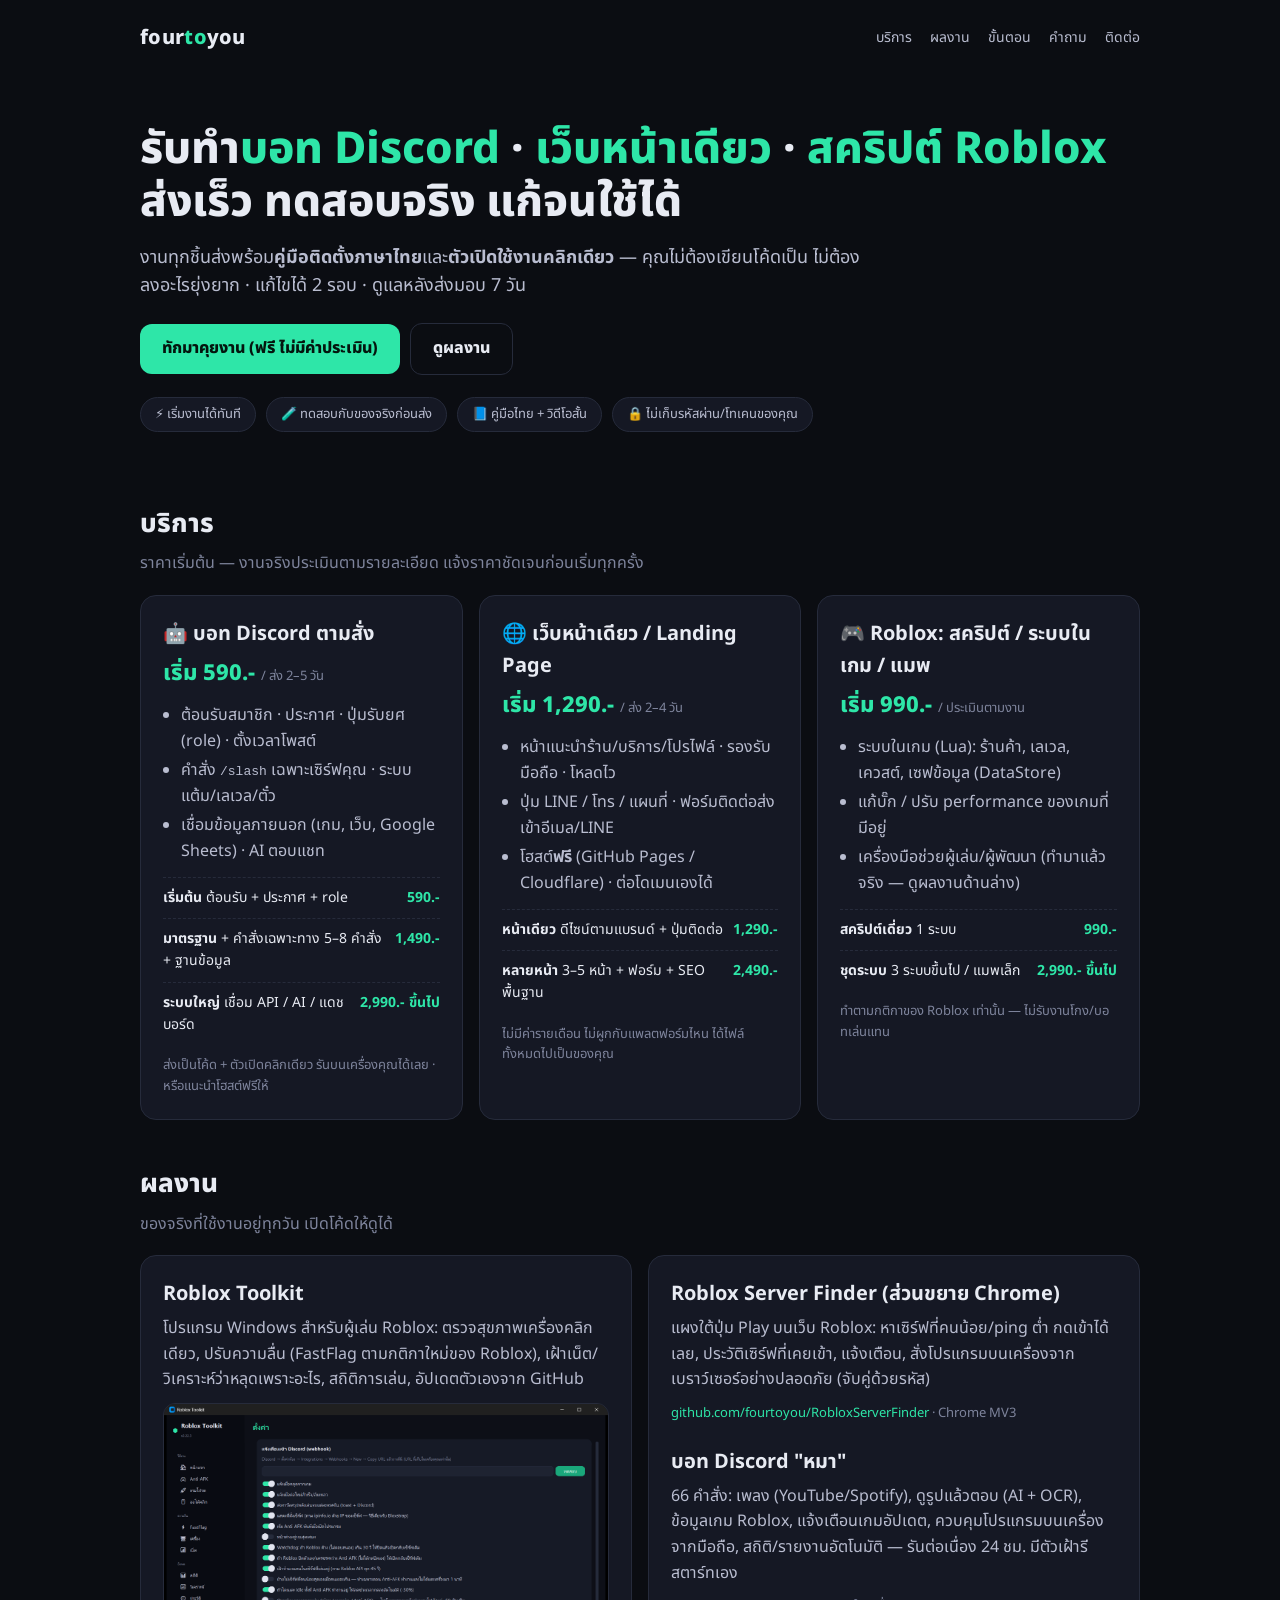
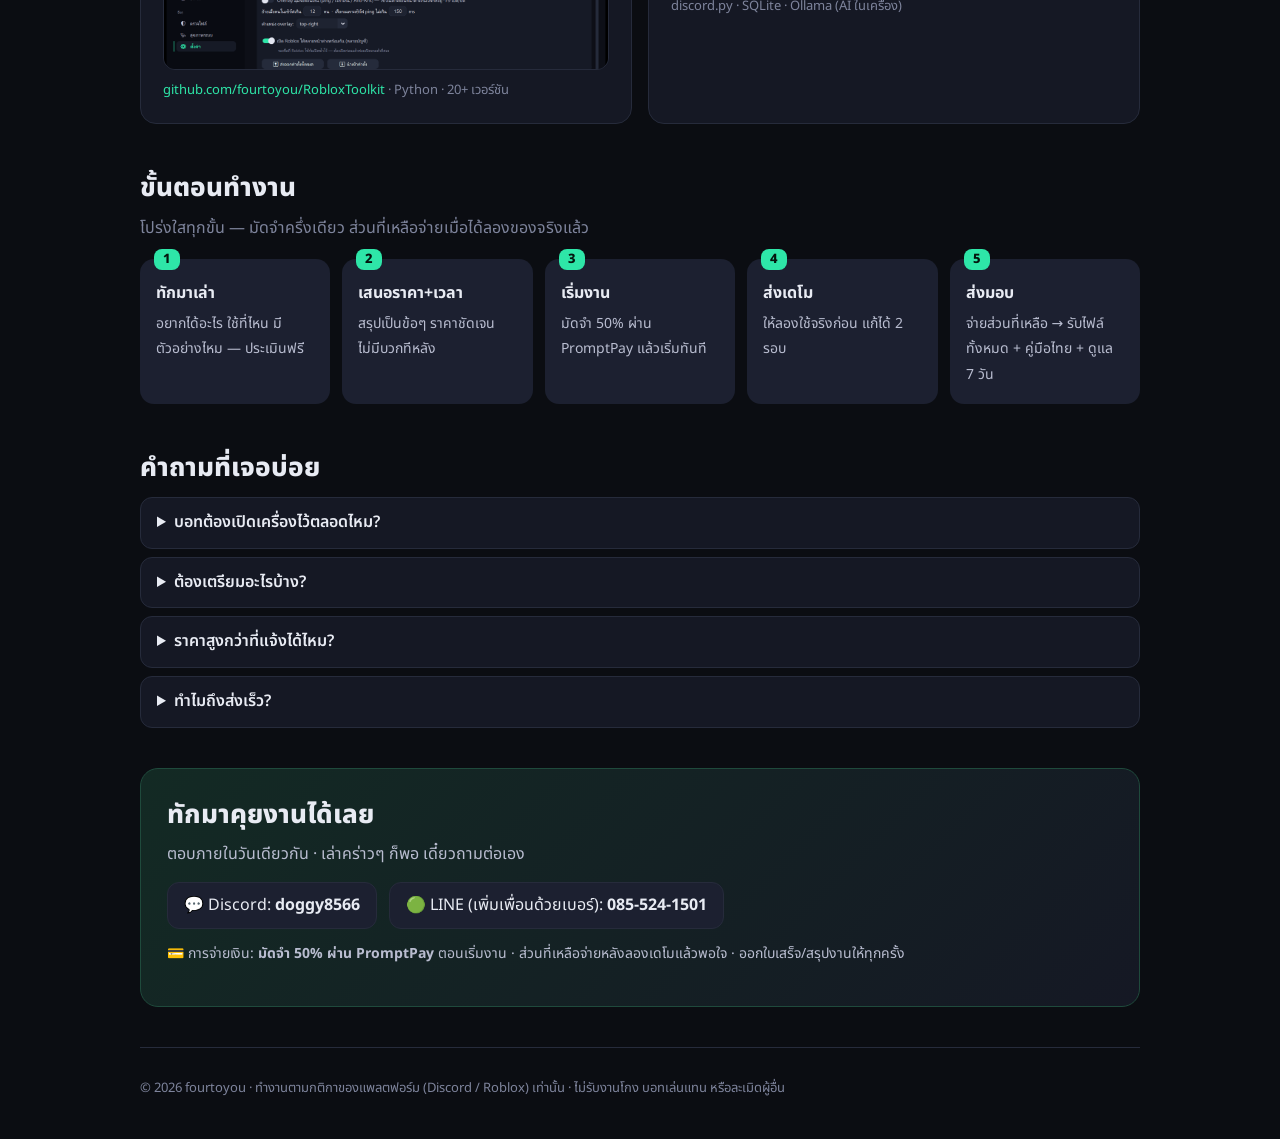
==== work/index.html @ 150b31cd "เพิ่มหน้ารับงาน /work (พอร์ตโฟลิโอ fourtoyou) — ไม่แตะหน้าเดิม Co-Authored-By: Claude Opus 5 <norepl" ====
<!doctype html>
<html lang="th">
<head>
<meta charset="utf-8">
<meta name="viewport" content="width=device-width, initial-scale=1">
<title>fourtoyou — รับทำบอท Discord · เว็บ · Roblox</title>
<meta name="description" content="รับทำบอท Discord ตามสั่ง เว็บหน้าเดียว และสคริปต์/แมพ Roblox — ส่งเร็ว ทดสอบจริง แก้จนใช้ได้ พร้อมคู่มือติดตั้ง">
<link rel="preconnect" href="https://fonts.googleapis.com">
<link href="https://fonts.googleapis.com/css2?family=Noto+Sans+Thai:wght@400;600;800&display=swap" rel="stylesheet">
<style>
  :root{--bg:#0b0d12;--card:#151824;--card2:#1c2030;--line:#262b3b;--acc:#2ee6a8;--acc2:#1aa87b;--txt:#e8ebf3;--txt2:#b9bdd0;--dim:#7e849c;--warn:#ffc857;--bad:#ff5d7a}
  *{box-sizing:border-box}
  body{margin:0;background:var(--bg);color:var(--txt);font-family:"Noto Sans Thai",system-ui,Segoe UI,sans-serif;line-height:1.6}
  a{color:var(--acc);text-decoration:none}
  .wrap{max-width:1040px;margin:0 auto;padding:0 20px}
  header{padding:22px 0;display:flex;align-items:center;justify-content:space-between;gap:12px;flex-wrap:wrap}
  .logo{font-weight:800;font-size:20px;letter-spacing:.3px}
  .logo span{color:var(--acc)}
  nav a{color:var(--txt2);margin-left:18px;font-size:14px}
  .hero{padding:48px 0 28px}
  .hero h1{font-size:clamp(28px,5vw,44px);line-height:1.2;margin:0 0 14px;font-weight:800}
  .hero h1 em{color:var(--acc);font-style:normal}
  .hero p{color:var(--txt2);font-size:18px;max-width:720px;margin:0 0 22px}
  .btn{display:inline-block;background:var(--acc);color:#04150e;font-weight:800;padding:12px 22px;border-radius:12px}
  .btn.ghost{background:transparent;color:var(--txt);border:1px solid var(--line);margin-left:10px}
  .badges{display:flex;gap:10px;flex-wrap:wrap;margin-top:22px}
  .badge{background:var(--card);border:1px solid var(--line);border-radius:999px;padding:6px 14px;font-size:13px;color:var(--txt2)}
  h2{font-size:26px;margin:44px 0 6px;font-weight:800}
  .sub{color:var(--dim);margin:0 0 18px}
  .grid{display:grid;grid-template-columns:repeat(auto-fit,minmax(280px,1fr));gap:16px}
  .card{background:var(--card);border:1px solid var(--line);border-radius:16px;padding:22px}
  .card h3{margin:0 0 6px;font-size:20px}
  .card .from{color:var(--acc);font-weight:800;font-size:22px}
  .card .from small{color:var(--dim);font-weight:400;font-size:13px}
  .card ul{padding-left:18px;margin:12px 0;color:var(--txt2)}
  .card li{margin:4px 0}
  .tier{display:flex;justify-content:space-between;gap:10px;border-top:1px dashed var(--line);padding:9px 0;font-size:14px}
  .tier b{color:var(--txt)}
  .tier .p{color:var(--acc);white-space:nowrap;font-weight:700}
  .meta{color:var(--dim);font-size:13px;margin-top:10px}
  .work img{width:100%;border-radius:12px;border:1px solid var(--line);display:block;margin-top:10px}
  .steps{display:grid;grid-template-columns:repeat(auto-fit,minmax(160px,1fr));gap:12px;counter-reset:s}
  .step{background:var(--card2);border-radius:14px;padding:16px;position:relative}
  .step::before{counter-increment:s;content:counter(s);position:absolute;top:-10px;left:14px;background:var(--acc);color:#04150e;font-weight:800;border-radius:8px;padding:0 9px;font-size:13px}
  .step b{display:block;margin:6px 0 4px}
  .step span{color:var(--txt2);font-size:14px}
  details{background:var(--card);border:1px solid var(--line);border-radius:12px;padding:12px 16px;margin:8px 0}
  summary{cursor:pointer;font-weight:600}
  details p{color:var(--txt2);margin:8px 0 0}
  .contact{background:linear-gradient(135deg,#132a24,#151824);border:1px solid #1f4a3c;border-radius:18px;padding:26px;margin:40px 0}
  .contact .row{display:flex;gap:12px;flex-wrap:wrap;margin-top:14px}
  .contact .row a{background:var(--card2);border:1px solid var(--line);border-radius:12px;padding:10px 16px;color:var(--txt)}
  .note{color:var(--warn);font-size:13px}
  footer{color:var(--dim);font-size:13px;padding:30px 0 40px;border-top:1px solid var(--line);margin-top:30px}
</style>
</head>
<body>
<div class="wrap">
  <header>
    <div class="logo">four<span>to</span>you</div>
    <nav><a href="#services">บริการ</a><a href="#work">ผลงาน</a><a href="#how">ขั้นตอน</a><a href="#faq">คำถาม</a><a href="#contact">ติดต่อ</a></nav>
  </header>

  <section class="hero">
    <h1>รับทำ<em>บอท Discord</em> · <em>เว็บหน้าเดียว</em> · <em>สคริปต์ Roblox</em><br>ส่งเร็ว ทดสอบจริง แก้จนใช้ได้</h1>
    <p>งานทุกชิ้นส่งพร้อม<b>คู่มือติดตั้งภาษาไทย</b>และ<b>ตัวเปิดใช้งานคลิกเดียว</b> — คุณไม่ต้องเขียนโค้ดเป็น ไม่ต้องลงอะไรยุ่งยาก · แก้ไขได้ 2 รอบ · ดูแลหลังส่งมอบ 7 วัน</p>
    <a class="btn" href="#contact">ทักมาคุยงาน (ฟรี ไม่มีค่าประเมิน)</a><a class="btn ghost" href="#work">ดูผลงาน</a>
    <div class="badges"><span class="badge">⚡ เริ่มงานได้ทันที</span><span class="badge">🧪 ทดสอบกับของจริงก่อนส่ง</span><span class="badge">📘 คู่มือไทย + วิดีโอสั้น</span><span class="badge">🔒 ไม่เก็บรหัสผ่าน/โทเคนของคุณ</span></div>
  </section>

  <h2 id="services">บริการ</h2>
  <p class="sub">ราคาเริ่มต้น — งานจริงประเมินตามรายละเอียด แจ้งราคาชัดเจนก่อนเริ่มทุกครั้ง</p>
  <div class="grid">
    <div class="card">
      <h3>🤖 บอท Discord ตามสั่ง</h3>
      <div class="from">เริ่ม 590.- <small>/ ส่ง 2–5 วัน</small></div>
      <ul>
        <li>ต้อนรับสมาชิก · ประกาศ · ปุ่มรับยศ (role) · ตั้งเวลาโพสต์</li>
        <li>คำสั่ง <code>/slash</code> เฉพาะเซิร์ฟคุณ · ระบบแต้ม/เลเวล/ตั๋ว</li>
        <li>เชื่อมข้อมูลภายนอก (เกม, เว็บ, Google Sheets) · AI ตอบแชท</li>
      </ul>
      <div class="tier"><span><b>เริ่มต้น</b> ต้อนรับ + ประกาศ + role</span><span class="p">590.-</span></div>
      <div class="tier"><span><b>มาตรฐาน</b> + คำสั่งเฉพาะทาง 5–8 คำสั่ง + ฐานข้อมูล</span><span class="p">1,490.-</span></div>
      <div class="tier"><span><b>ระบบใหญ่</b> เชื่อม API / AI / แดชบอร์ด</span><span class="p">2,990.- ขึ้นไป</span></div>
      <div class="meta">ส่งเป็นโค้ด + ตัวเปิดคลิกเดียว รันบนเครื่องคุณได้เลย · หรือแนะนำโฮสต์ฟรีให้</div>
    </div>
    <div class="card">
      <h3>🌐 เว็บหน้าเดียว / Landing Page</h3>
      <div class="from">เริ่ม 1,290.- <small>/ ส่ง 2–4 วัน</small></div>
      <ul>
        <li>หน้าแนะนำร้าน/บริการ/โปรไฟล์ · รองรับมือถือ · โหลดไว</li>
        <li>ปุ่ม LINE / โทร / แผนที่ · ฟอร์มติดต่อส่งเข้าอีเมล/LINE</li>
        <li>โฮสต์<b>ฟรี</b> (GitHub Pages / Cloudflare) · ต่อโดเมนเองได้</li>
      </ul>
      <div class="tier"><span><b>หน้าเดียว</b> ดีไซน์ตามแบรนด์ + ปุ่มติดต่อ</span><span class="p">1,290.-</span></div>
      <div class="tier"><span><b>หลายหน้า</b> 3–5 หน้า + ฟอร์ม + SEO พื้นฐาน</span><span class="p">2,490.-</span></div>
      <div class="meta">ไม่มีค่ารายเดือน ไม่ผูกกับแพลตฟอร์มไหน ได้ไฟล์ทั้งหมดไปเป็นของคุณ</div>
    </div>
    <div class="card">
      <h3>🎮 Roblox: สคริปต์ / ระบบในเกม / แมพ</h3>
      <div class="from">เริ่ม 990.- <small>/ ประเมินตามงาน</small></div>
      <ul>
        <li>ระบบในเกม (Lua): ร้านค้า, เลเวล, เควสต์, เซฟข้อมูล (DataStore)</li>
        <li>แก้บั๊ก / ปรับ performance ของเกมที่มีอยู่</li>
        <li>เครื่องมือช่วยผู้เล่น/ผู้พัฒนา (ทำมาแล้วจริง — ดูผลงานด้านล่าง)</li>
      </ul>
      <div class="tier"><span><b>สคริปต์เดี่ยว</b> 1 ระบบ</span><span class="p">990.-</span></div>
      <div class="tier"><span><b>ชุดระบบ</b> 3 ระบบขึ้นไป / แมพเล็ก</span><span class="p">2,990.- ขึ้นไป</span></div>
      <div class="meta">ทำตามกติกาของ Roblox เท่านั้น — ไม่รับงานโกง/บอทเล่นแทน</div>
    </div>
  </div>

  <h2 id="work">ผลงาน</h2>
  <p class="sub">ของจริงที่ใช้งานอยู่ทุกวัน เปิดโค้ดให้ดูได้</p>
  <div class="grid">
    <div class="card work">
      <h3>Roblox Toolkit</h3>
      <p style="color:var(--txt2);margin:0">โปรแกรม Windows สำหรับผู้เล่น Roblox: ตรวจสุขภาพเครื่องคลิกเดียว, ปรับความลื่น (FastFlag ตามกติกาใหม่ของ Roblox), เฝ้าเน็ต/วิเคราะห์ว่าหลุดเพราะอะไร, สถิติการเล่น, อัปเดตตัวเองจาก GitHub</p>
      <img src="img/toolkit_1200.png" alt="หน้าจอ Roblox Toolkit" loading="lazy">
      <div class="meta"><a href="https://github.com/fourtoyou/RobloxToolkit" target="_blank" rel="noopener">github.com/fourtoyou/RobloxToolkit</a> · Python · 20+ เวอร์ชัน</div>
    </div>
    <div class="card work">
      <h3>Roblox Server Finder (ส่วนขยาย Chrome)</h3>
      <p style="color:var(--txt2);margin:0">แผงใต้ปุ่ม Play บนเว็บ Roblox: หาเซิร์ฟที่คนน้อย/ping ต่ำ กดเข้าได้เลย, ประวัติเซิร์ฟที่เคยเข้า, แจ้งเตือน, สั่งโปรแกรมบนเครื่องจากเบราว์เซอร์อย่างปลอดภัย (จับคู่ด้วยรหัส)</p>
      <div class="meta"><a href="https://github.com/fourtoyou/RobloxServerFinder" target="_blank" rel="noopener">github.com/fourtoyou/RobloxServerFinder</a> · Chrome MV3</div>
      <h3 style="margin-top:22px">บอท Discord "หมา"</h3>
      <p style="color:var(--txt2);margin:0">66 คำสั่ง: เพลง (YouTube/Spotify), ดูรูปแล้วตอบ (AI + OCR), ข้อมูลเกม Roblox, แจ้งเตือนเกมอัปเดต, ควบคุมโปรแกรมบนเครื่องจากมือถือ, สถิติ/รายงานอัตโนมัติ — รันต่อเนื่อง 24 ชม. มีตัวเฝ้ารีสตาร์ทเอง</p>
      <div class="meta">discord.py · SQLite · Ollama (AI ในเครื่อง)</div>
    </div>
  </div>

  <h2 id="how">ขั้นตอนทำงาน</h2>
  <p class="sub">โปร่งใสทุกขั้น — มัดจำครึ่งเดียว ส่วนที่เหลือจ่ายเมื่อได้ลองของจริงแล้ว</p>
  <div class="steps">
    <div class="step"><b>ทักมาเล่า</b><span>อยากได้อะไร ใช้ที่ไหน มีตัวอย่างไหม — ประเมินฟรี</span></div>
    <div class="step"><b>เสนอราคา+เวลา</b><span>สรุปเป็นข้อๆ ราคาชัดเจน ไม่มีบวกทีหลัง</span></div>
    <div class="step"><b>เริ่มงาน</b><span>มัดจำ 50% ผ่าน PromptPay แล้วเริ่มทันที</span></div>
    <div class="step"><b>ส่งเดโม</b><span>ให้ลองใช้จริงก่อน แก้ได้ 2 รอบ</span></div>
    <div class="step"><b>ส่งมอบ</b><span>จ่ายส่วนที่เหลือ → รับไฟล์ทั้งหมด + คู่มือไทย + ดูแล 7 วัน</span></div>
  </div>

  <h2 id="faq">คำถามที่เจอบ่อย</h2>
  <details><summary>บอทต้องเปิดเครื่องไว้ตลอดไหม?</summary><p>บอทต้องมีที่รัน 24 ชม. ถ้าคุณมีคอม/โน้ตบุ๊กที่เปิดทิ้งไว้ก็ใช้ได้เลย (ส่งตัวเปิดคลิกเดียว + ตัวเฝ้ารีสตาร์ทให้) หรือแนะนำโฮสต์ฟรี/ราคาถูก พร้อมช่วยติดตั้งให้ครั้งแรก</p></details>
  <details><summary>ต้องเตรียมอะไรบ้าง?</summary><p>บอท Discord: สิทธิ์แอดมินในเซิร์ฟคุณ · เว็บ: ข้อความ/รูป/โลโก้ที่อยากใส่ · Roblox: สิทธิ์แก้เกมใน Studio — <b>ไม่ต้องให้รหัสผ่านใดๆ</b> โทเคนบอทคุณสร้างเองตามคู่มือ ผมไม่เก็บ</p></details>
  <details><summary>ราคาสูงกว่าที่แจ้งได้ไหม?</summary><p>ราคาในหน้านี้คือราคาเริ่มต้นของขอบเขตที่ระบุ ถ้างานซับซ้อนกว่านั้นจะแจ้งราคาเต็มก่อนเริ่ม ตกลงแล้วไม่บวกเพิ่ม</p></details>
  <details><summary>ทำไมถึงส่งเร็ว?</summary><p>มีชุดเครื่องมือและโค้ดพื้นฐานที่ทดสอบมาแล้ว (ดูผลงาน) ทำให้ใช้เวลากับส่วนที่เป็นของคุณจริงๆ ไม่ต้องเริ่มจากศูนย์ทุกครั้ง</p></details>

  <section class="contact" id="contact">
    <h2 style="margin:0 0 6px">ทักมาคุยงานได้เลย</h2>
    <p style="color:var(--txt2);margin:0">ตอบภายในวันเดียวกัน · เล่าคร่าวๆ ก็พอ เดี๋ยวถามต่อเอง</p>
    <div class="row">
      <a href="https://discord.com/users/526718014817828864" target="_blank" rel="noopener" id="c-discord">💬 Discord: <b>doggy8566</b></a>
      <a href="#" id="c-line" onclick="navigator.clipboard&&navigator.clipboard.writeText('0855241501');this.querySelector('b').textContent='คัดลอกเบอร์แล้ว ✓';return false;">🟢 LINE (เพิ่มเพื่อนด้วยเบอร์): <b>085-524-1501</b></a>
    </div>
    <p style="color:var(--txt2);font-size:14px;margin-top:14px">💳 การจ่ายเงิน: <b>มัดจำ 50% ผ่าน PromptPay</b> ตอนเริ่มงาน · ส่วนที่เหลือจ่ายหลังลองเดโมแล้วพอใจ · ออกใบเสร็จ/สรุปงานให้ทุกครั้ง</p>
  </section>

  <footer>© 2026 fourtoyou · ทำงานตามกติกาของแพลตฟอร์ม (Discord / Roblox) เท่านั้น · ไม่รับงานโกง บอทเล่นแทน หรือละเมิดผู้อื่น</footer>
</div>
</body>
</html>
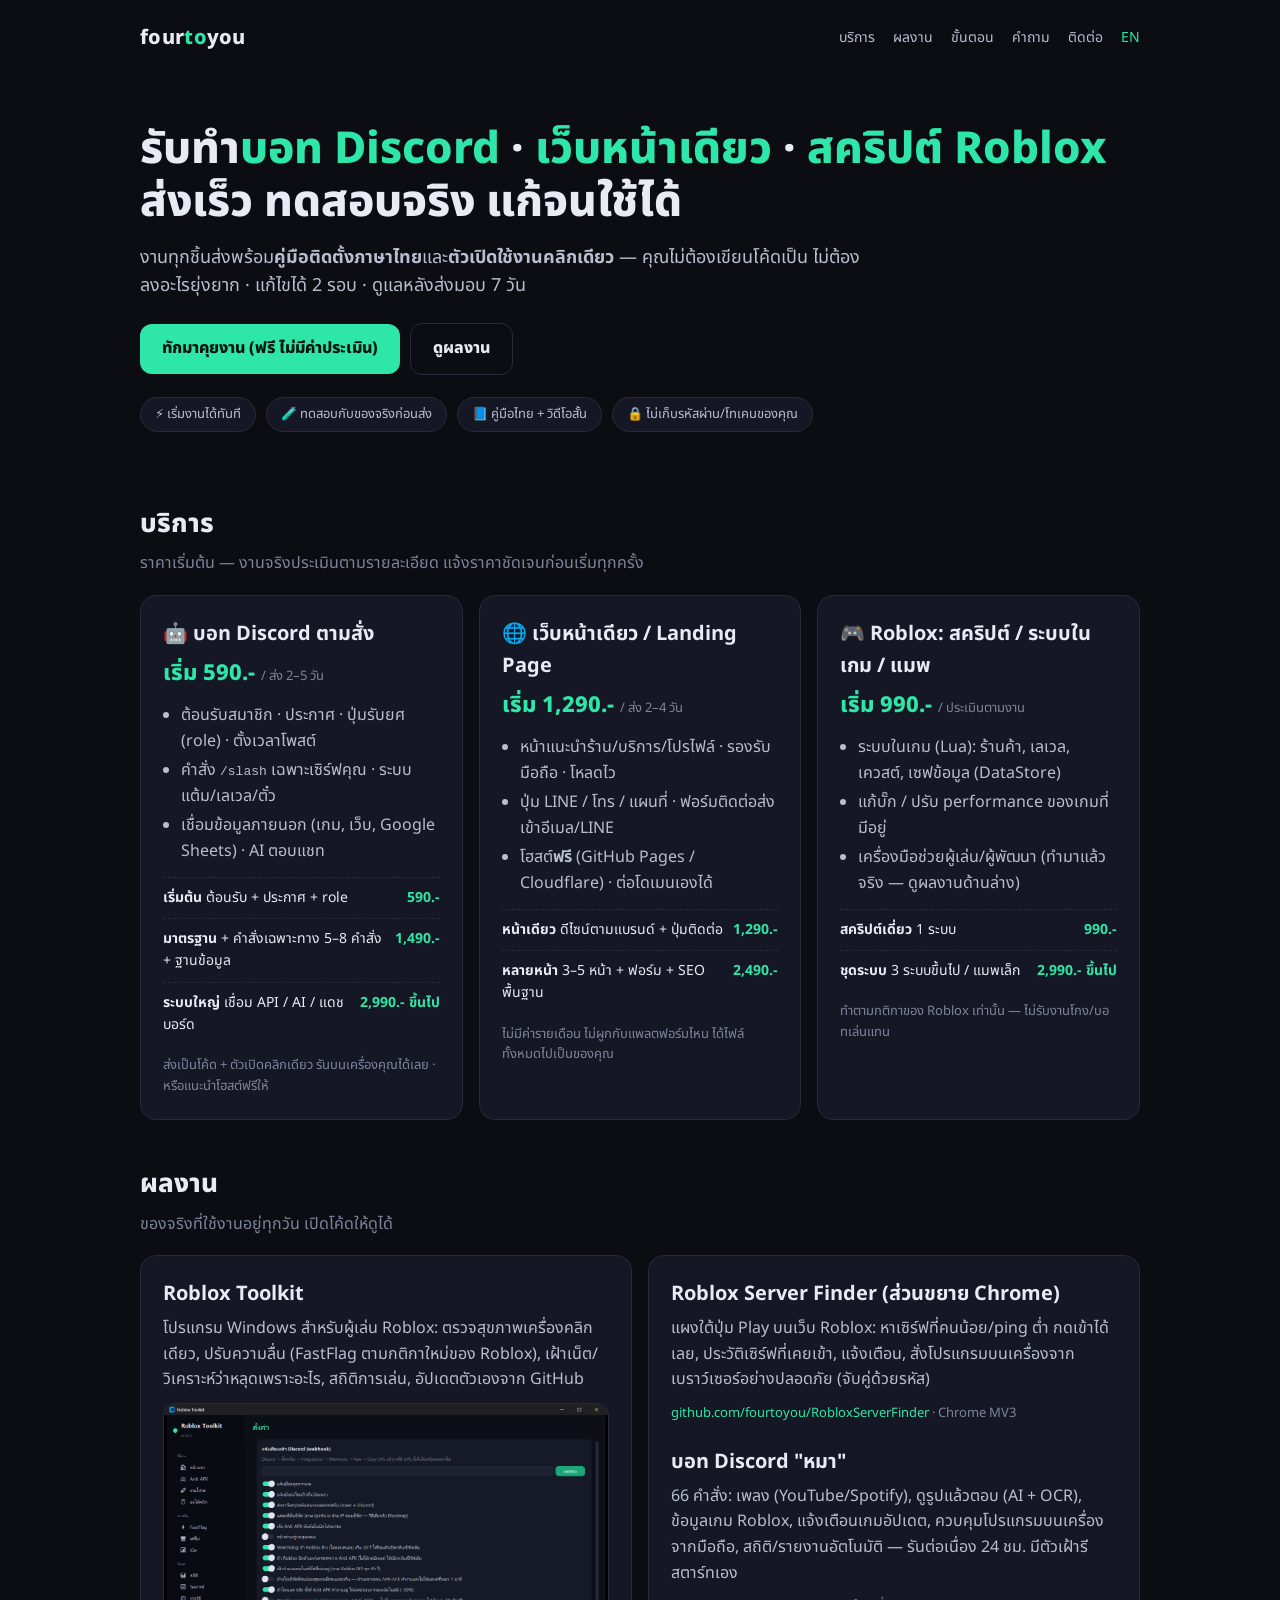
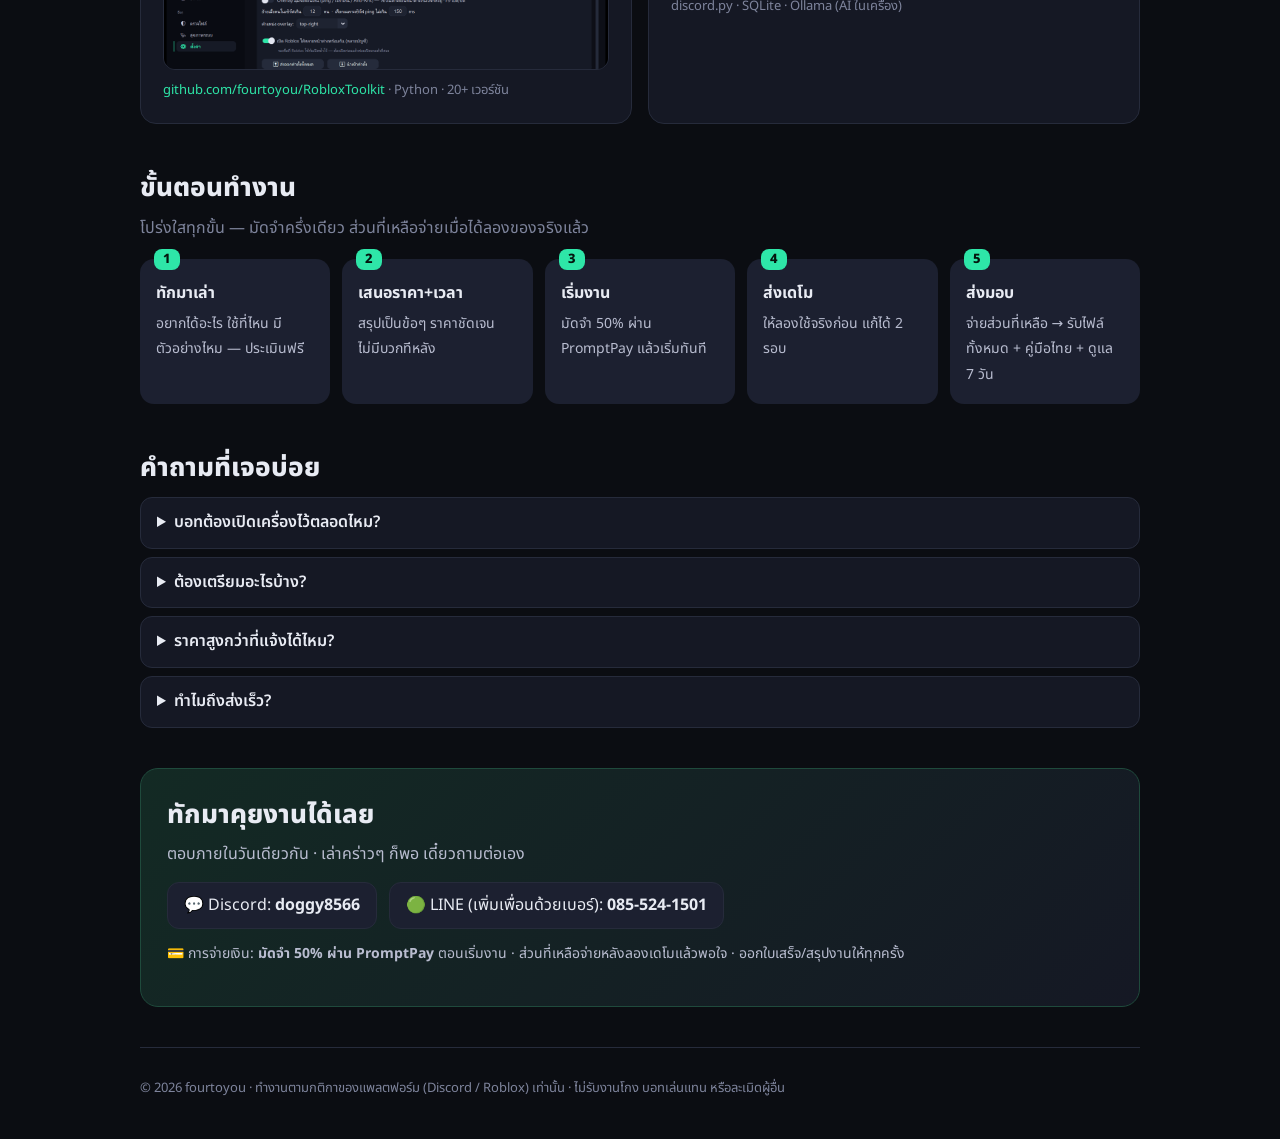
==== commit 29991012: "หน้ารับงานภาษาอังกฤษ /work/en (ราคา USD · รับเงินผ่าน Wise/Payoneer) + ปุ่มสลับภาษา Co-Authored-By: " ====
--- a/work/index.html
+++ b/work/index.html
@@ -58,7 +58,7 @@
 <div class="wrap">
   <header>
     <div class="logo">four<span>to</span>you</div>
-    <nav><a href="#services">บริการ</a><a href="#work">ผลงาน</a><a href="#how">ขั้นตอน</a><a href="#faq">คำถาม</a><a href="#contact">ติดต่อ</a></nav>
+    <nav><a href="#services">บริการ</a><a href="#work">ผลงาน</a><a href="#how">ขั้นตอน</a><a href="#faq">คำถาม</a><a href="#contact">ติดต่อ</a><a href="en/" style="color:var(--acc)">EN</a></nav>
   </header>
 
   <section class="hero">
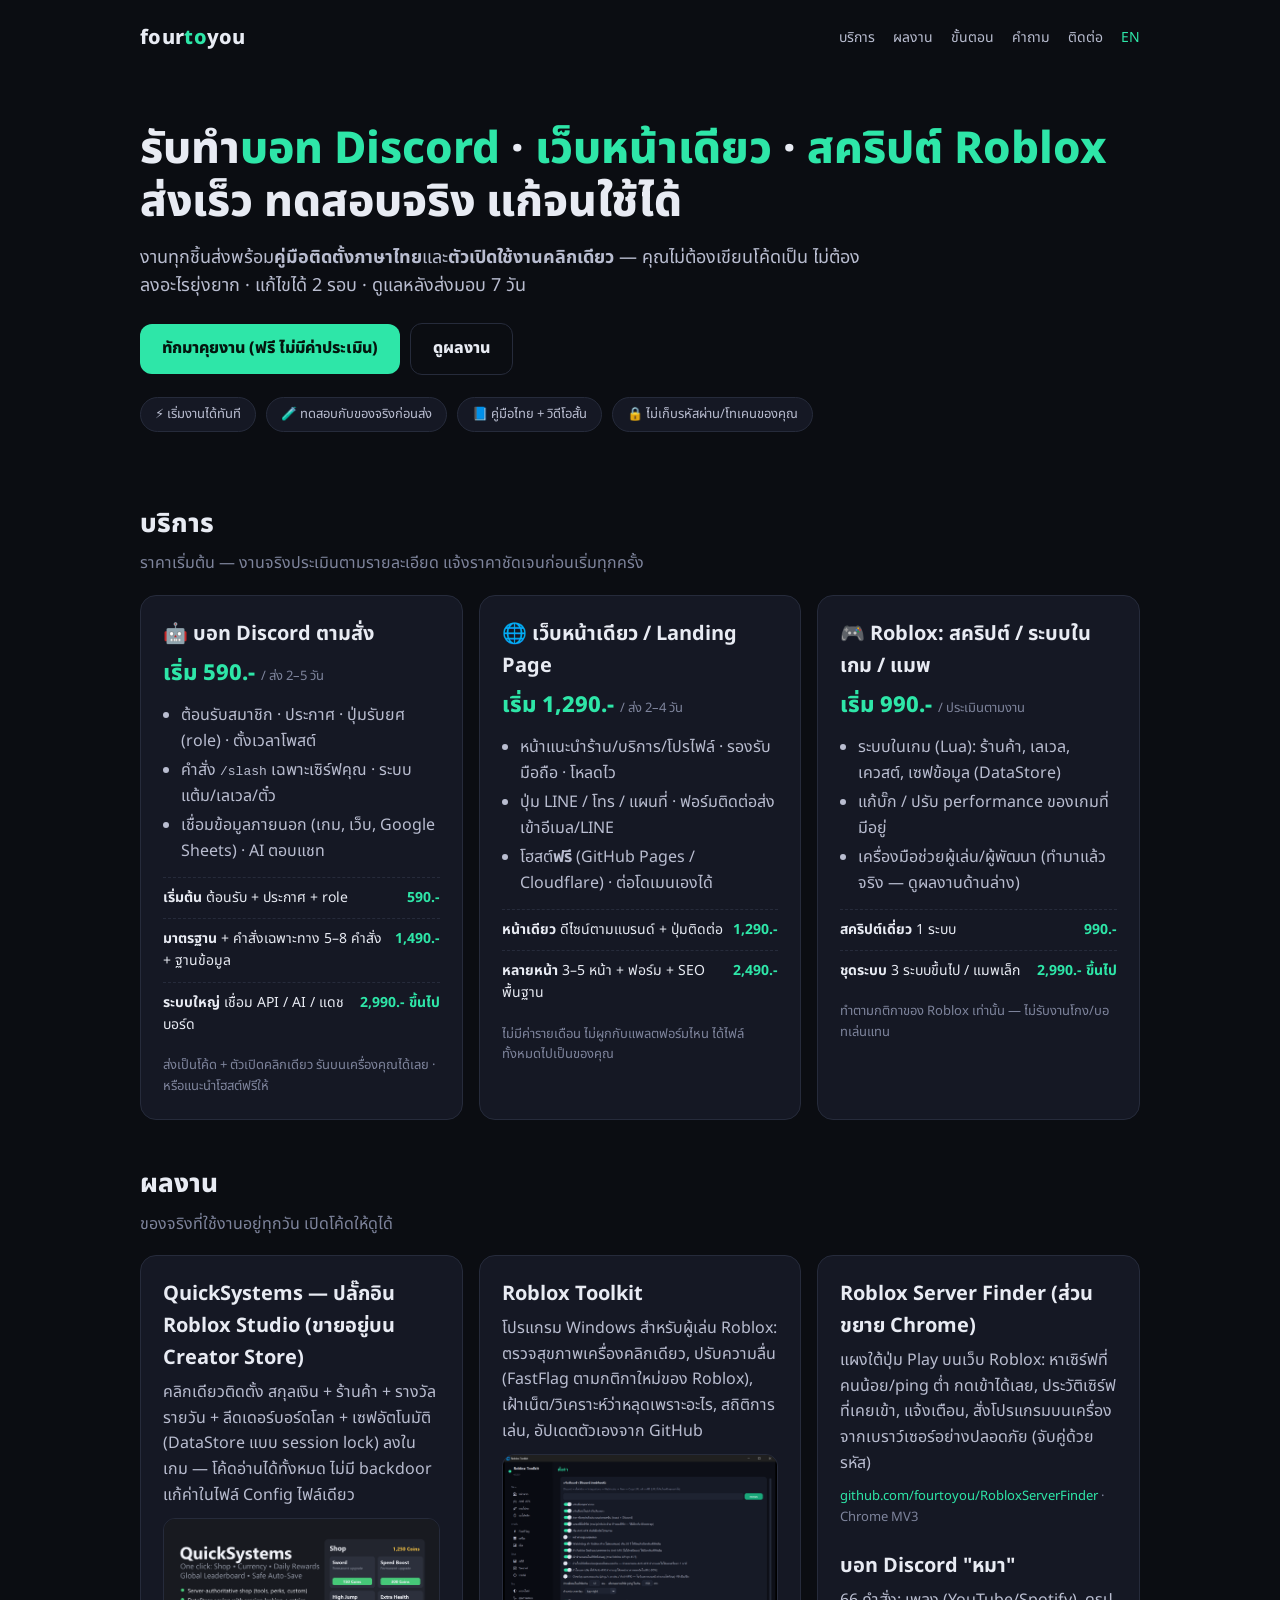
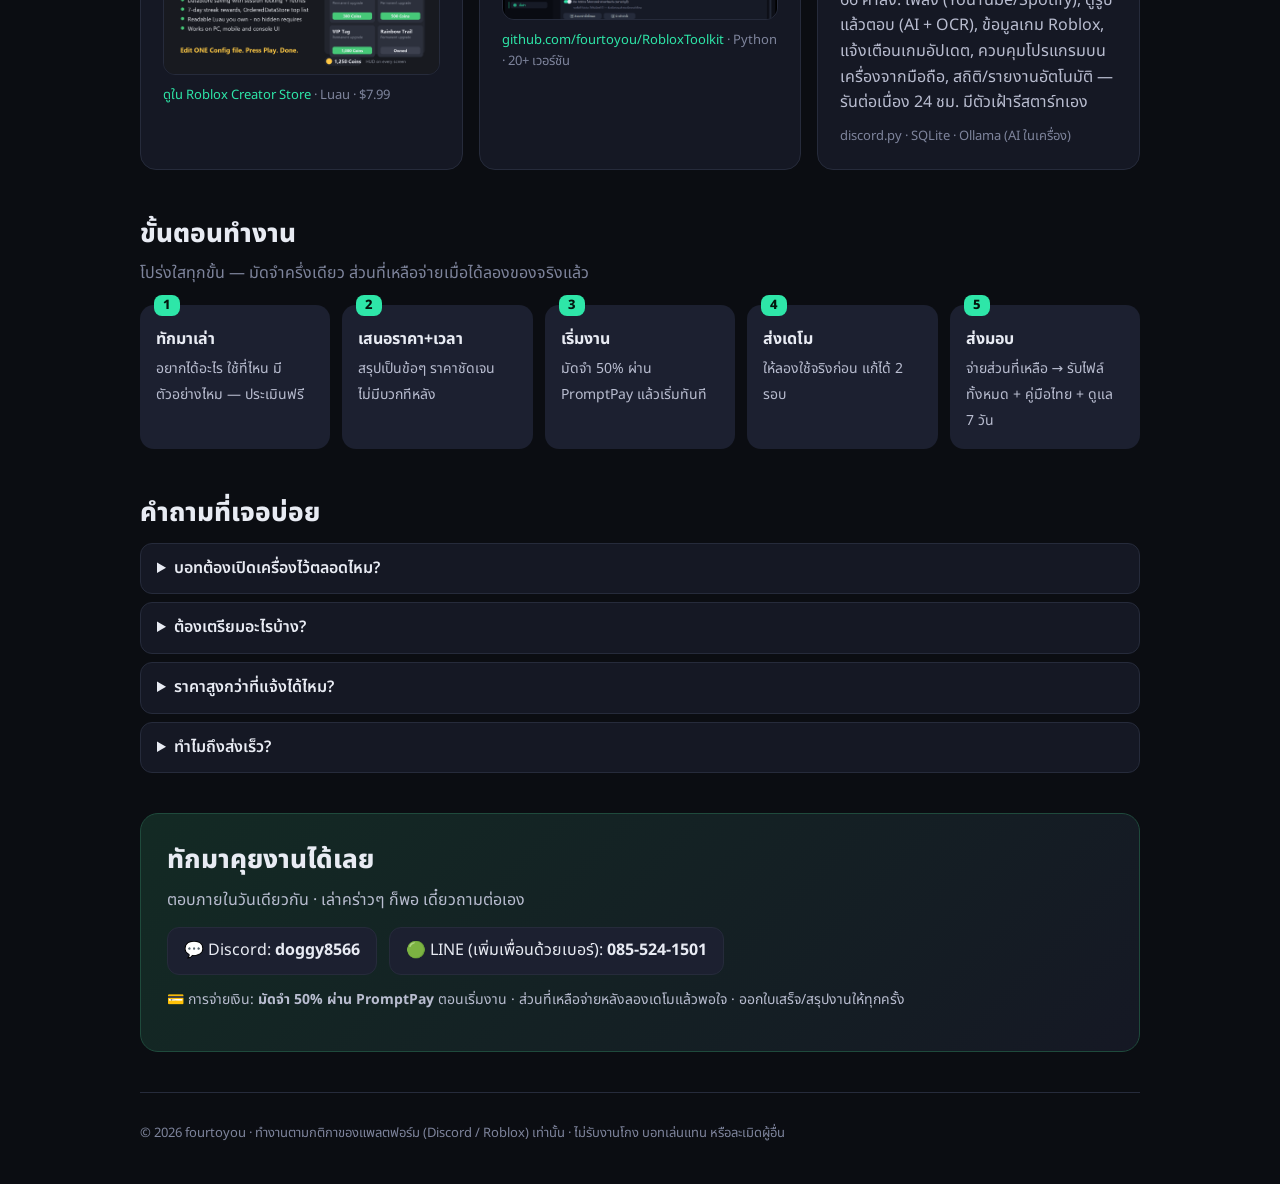
==== commit 703451e7: "เพิ่ม QuickSystems (ปลั๊กอิน Creator Store) ในหน้าผลงาน TH/EN Co-Authored-By: Claude Opus 5 <noreply" ====
--- a/work/index.html
+++ b/work/index.html
@@ -114,6 +114,12 @@
   <p class="sub">ของจริงที่ใช้งานอยู่ทุกวัน เปิดโค้ดให้ดูได้</p>
   <div class="grid">
     <div class="card work">
+      <h3>QuickSystems — ปลั๊กอิน Roblox Studio (ขายอยู่บน Creator Store)</h3>
+      <p style="color:var(--txt2);margin:0">คลิกเดียวติดตั้ง สกุลเงิน + ร้านค้า + รางวัลรายวัน + ลีดเดอร์บอร์ดโลก + เซฟอัตโนมัติ (DataStore แบบ session lock) ลงในเกม — โค้ดอ่านได้ทั้งหมด ไม่มี backdoor แก้ค่าในไฟล์ Config ไฟล์เดียว</p>
+      <img src="img/quicksystems_1200.png" alt="QuickSystems plugin" loading="lazy">
+      <div class="meta"><a href="https://create.roblox.com/store/asset/74734945358819" target="_blank" rel="noopener">ดูใน Roblox Creator Store</a> · Luau · $7.99</div>
+    </div>
+    <div class="card work">
       <h3>Roblox Toolkit</h3>
       <p style="color:var(--txt2);margin:0">โปรแกรม Windows สำหรับผู้เล่น Roblox: ตรวจสุขภาพเครื่องคลิกเดียว, ปรับความลื่น (FastFlag ตามกติกาใหม่ของ Roblox), เฝ้าเน็ต/วิเคราะห์ว่าหลุดเพราะอะไร, สถิติการเล่น, อัปเดตตัวเองจาก GitHub</p>
       <img src="img/toolkit_1200.png" alt="หน้าจอ Roblox Toolkit" loading="lazy">
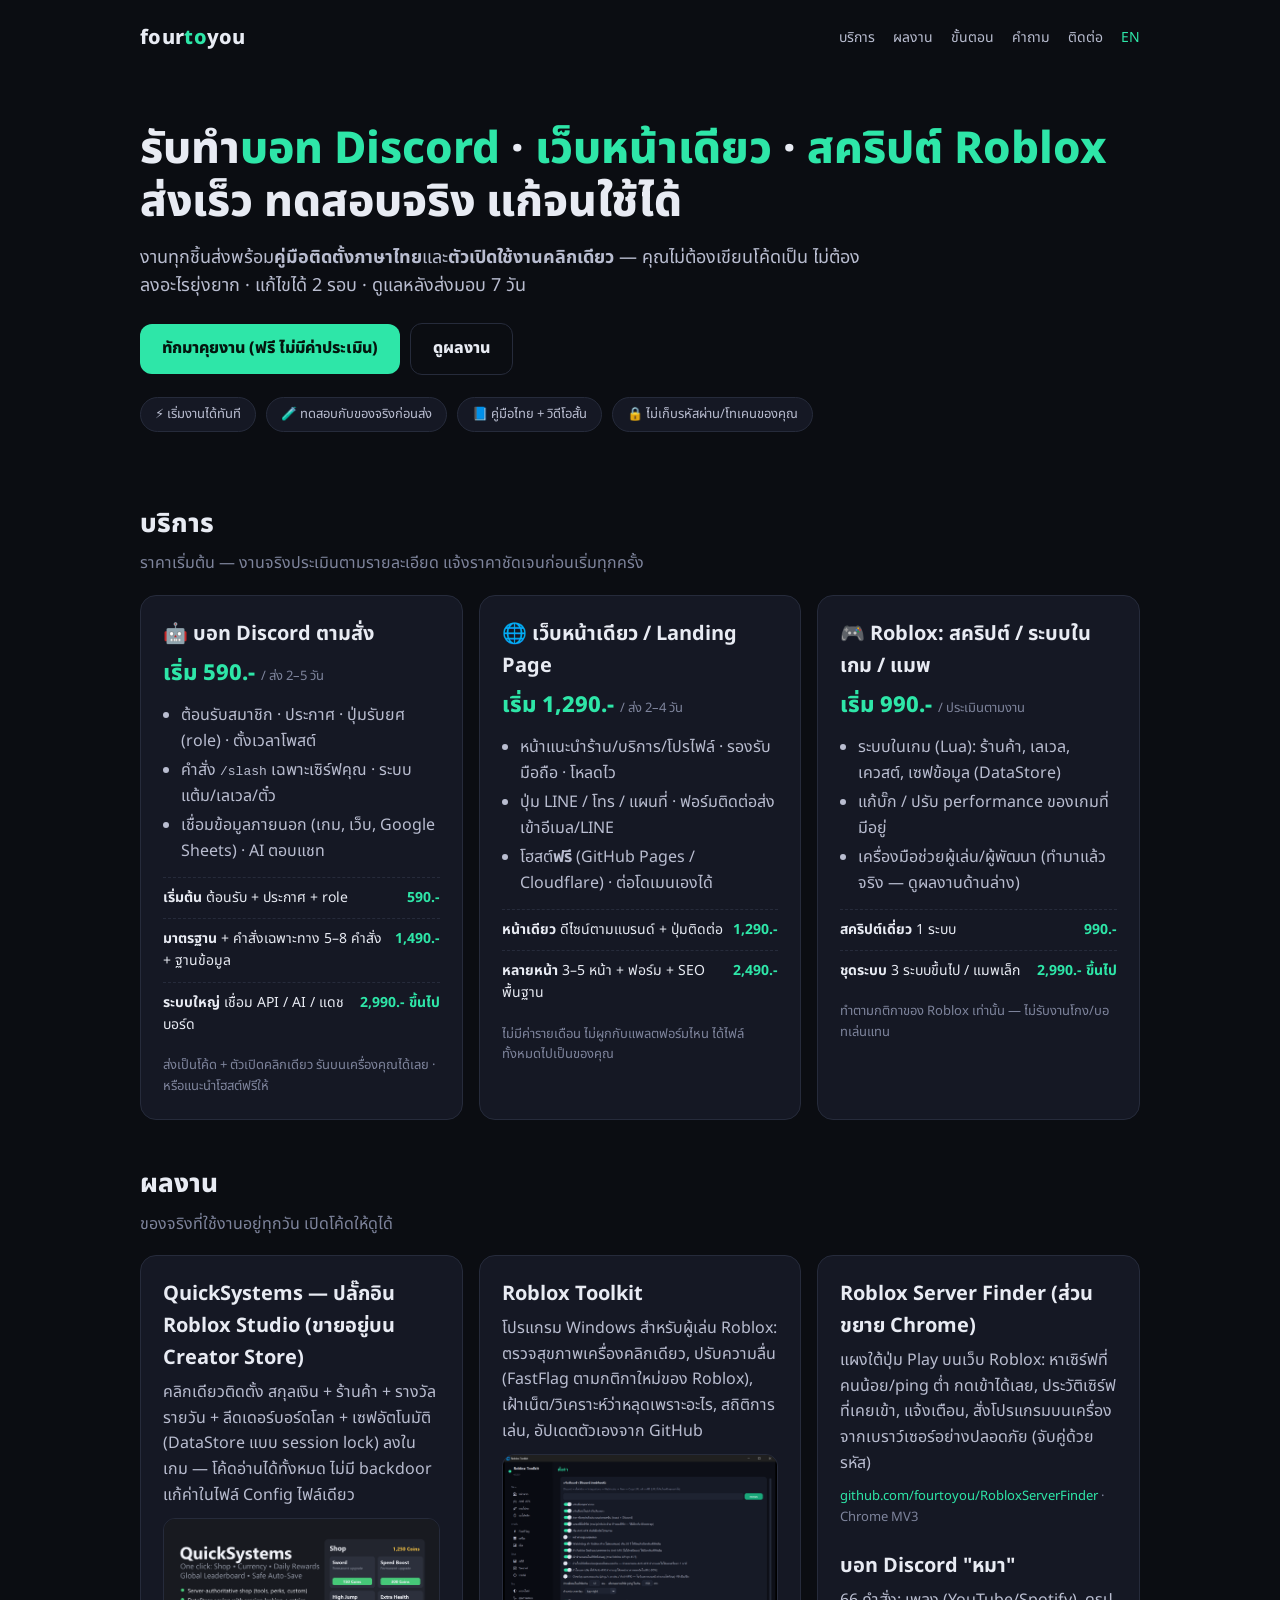
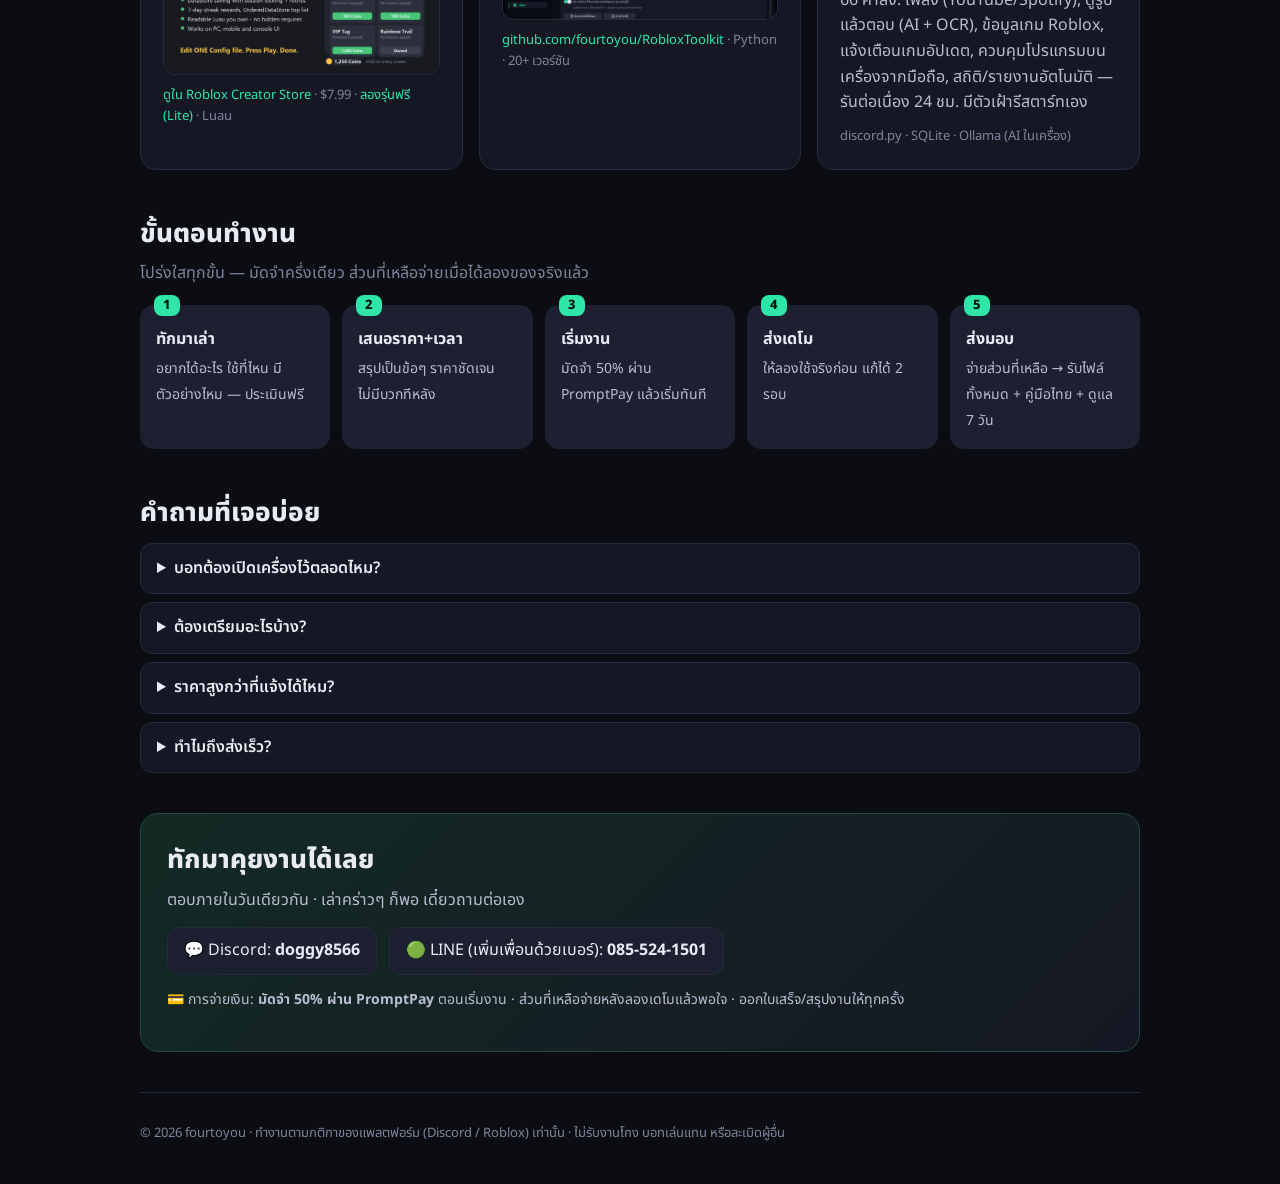
==== commit b4b2d8f7: "ลิงก์ QuickSystems Lite (ฟรี) ในหน้าผลงาน Co-Authored-By: Claude Opus 5 <noreply@anthropic.com>" ====
--- a/work/index.html
+++ b/work/index.html
@@ -117,7 +117,7 @@
       <h3>QuickSystems — ปลั๊กอิน Roblox Studio (ขายอยู่บน Creator Store)</h3>
       <p style="color:var(--txt2);margin:0">คลิกเดียวติดตั้ง สกุลเงิน + ร้านค้า + รางวัลรายวัน + ลีดเดอร์บอร์ดโลก + เซฟอัตโนมัติ (DataStore แบบ session lock) ลงในเกม — โค้ดอ่านได้ทั้งหมด ไม่มี backdoor แก้ค่าในไฟล์ Config ไฟล์เดียว</p>
       <img src="img/quicksystems_1200.png" alt="QuickSystems plugin" loading="lazy">
-      <div class="meta"><a href="https://create.roblox.com/store/asset/74734945358819" target="_blank" rel="noopener">ดูใน Roblox Creator Store</a> · Luau · $7.99</div>
+      <div class="meta"><a href="https://create.roblox.com/store/asset/74734945358819" target="_blank" rel="noopener">ดูใน Roblox Creator Store</a> · $7.99 · <a href="https://create.roblox.com/store/asset/91536534959866" target="_blank" rel="noopener">ลองรุ่นฟรี (Lite)</a> · Luau</div>
     </div>
     <div class="card work">
       <h3>Roblox Toolkit</h3>
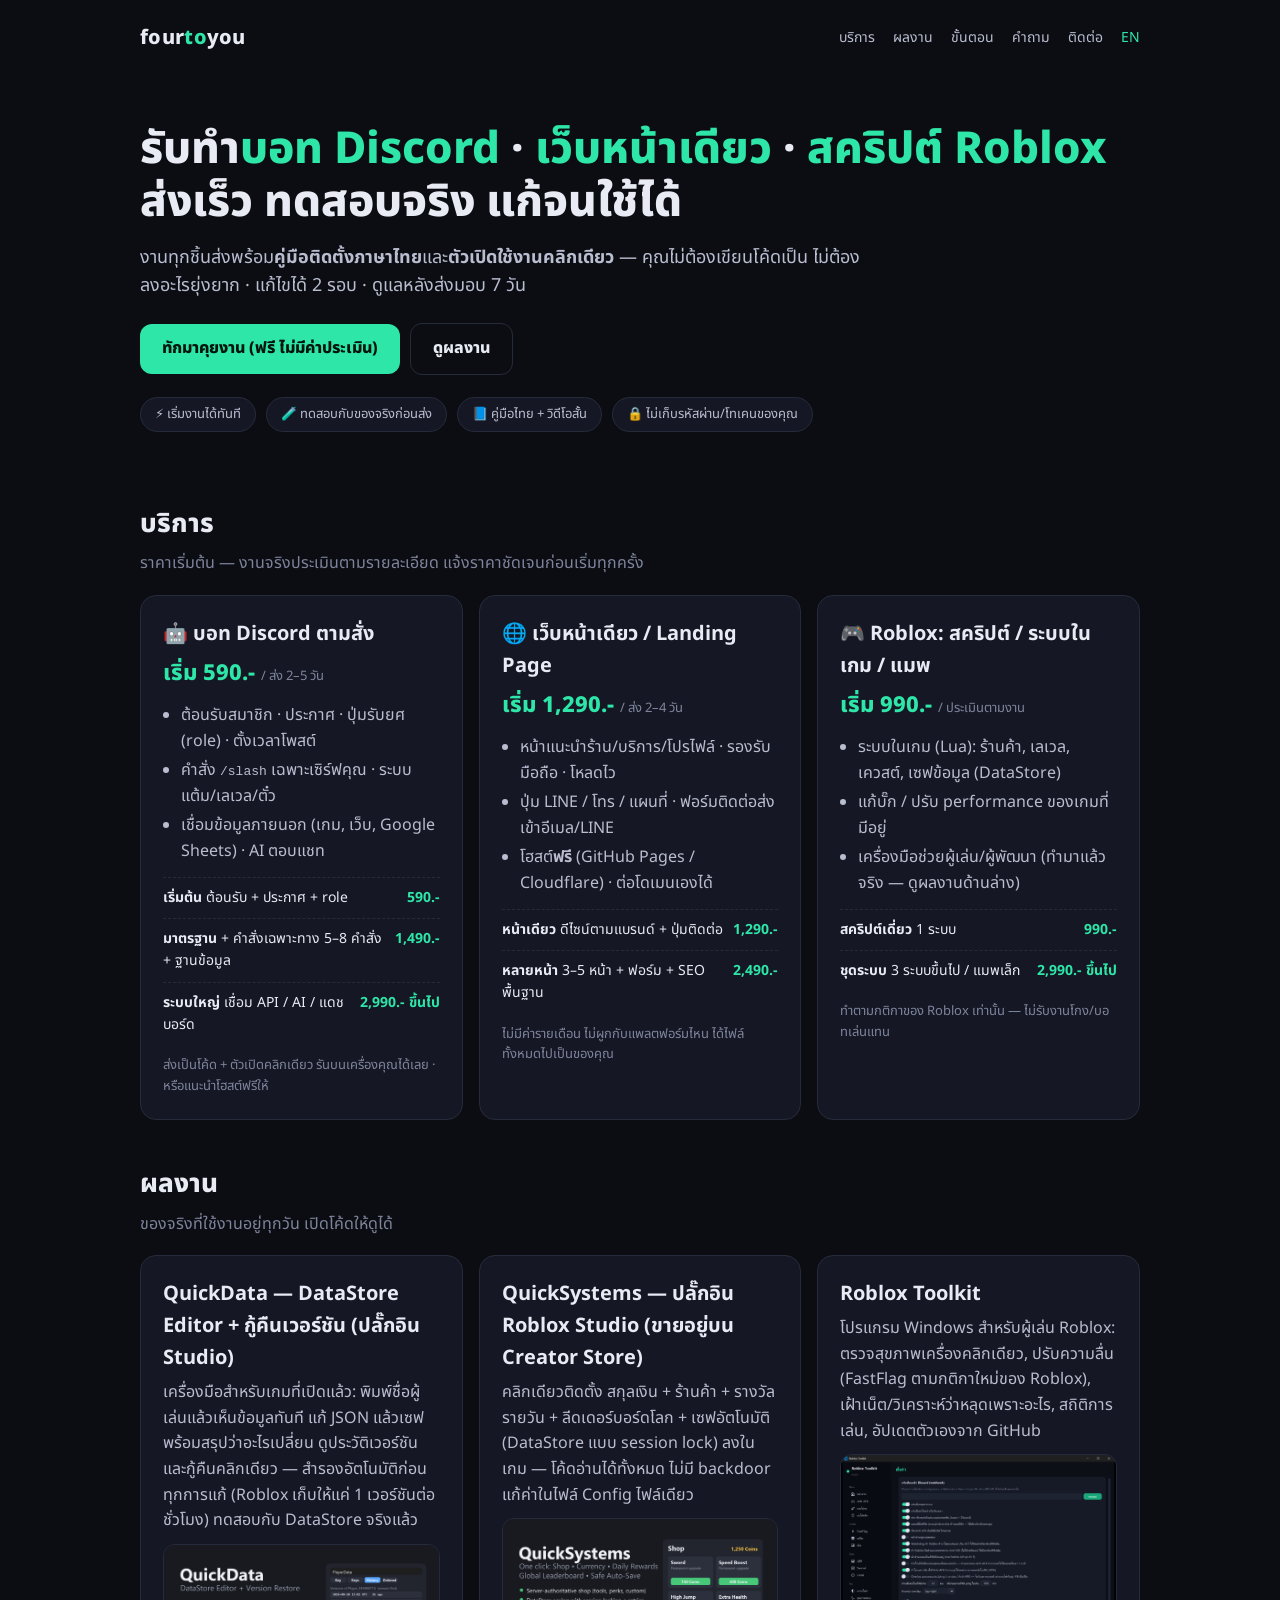
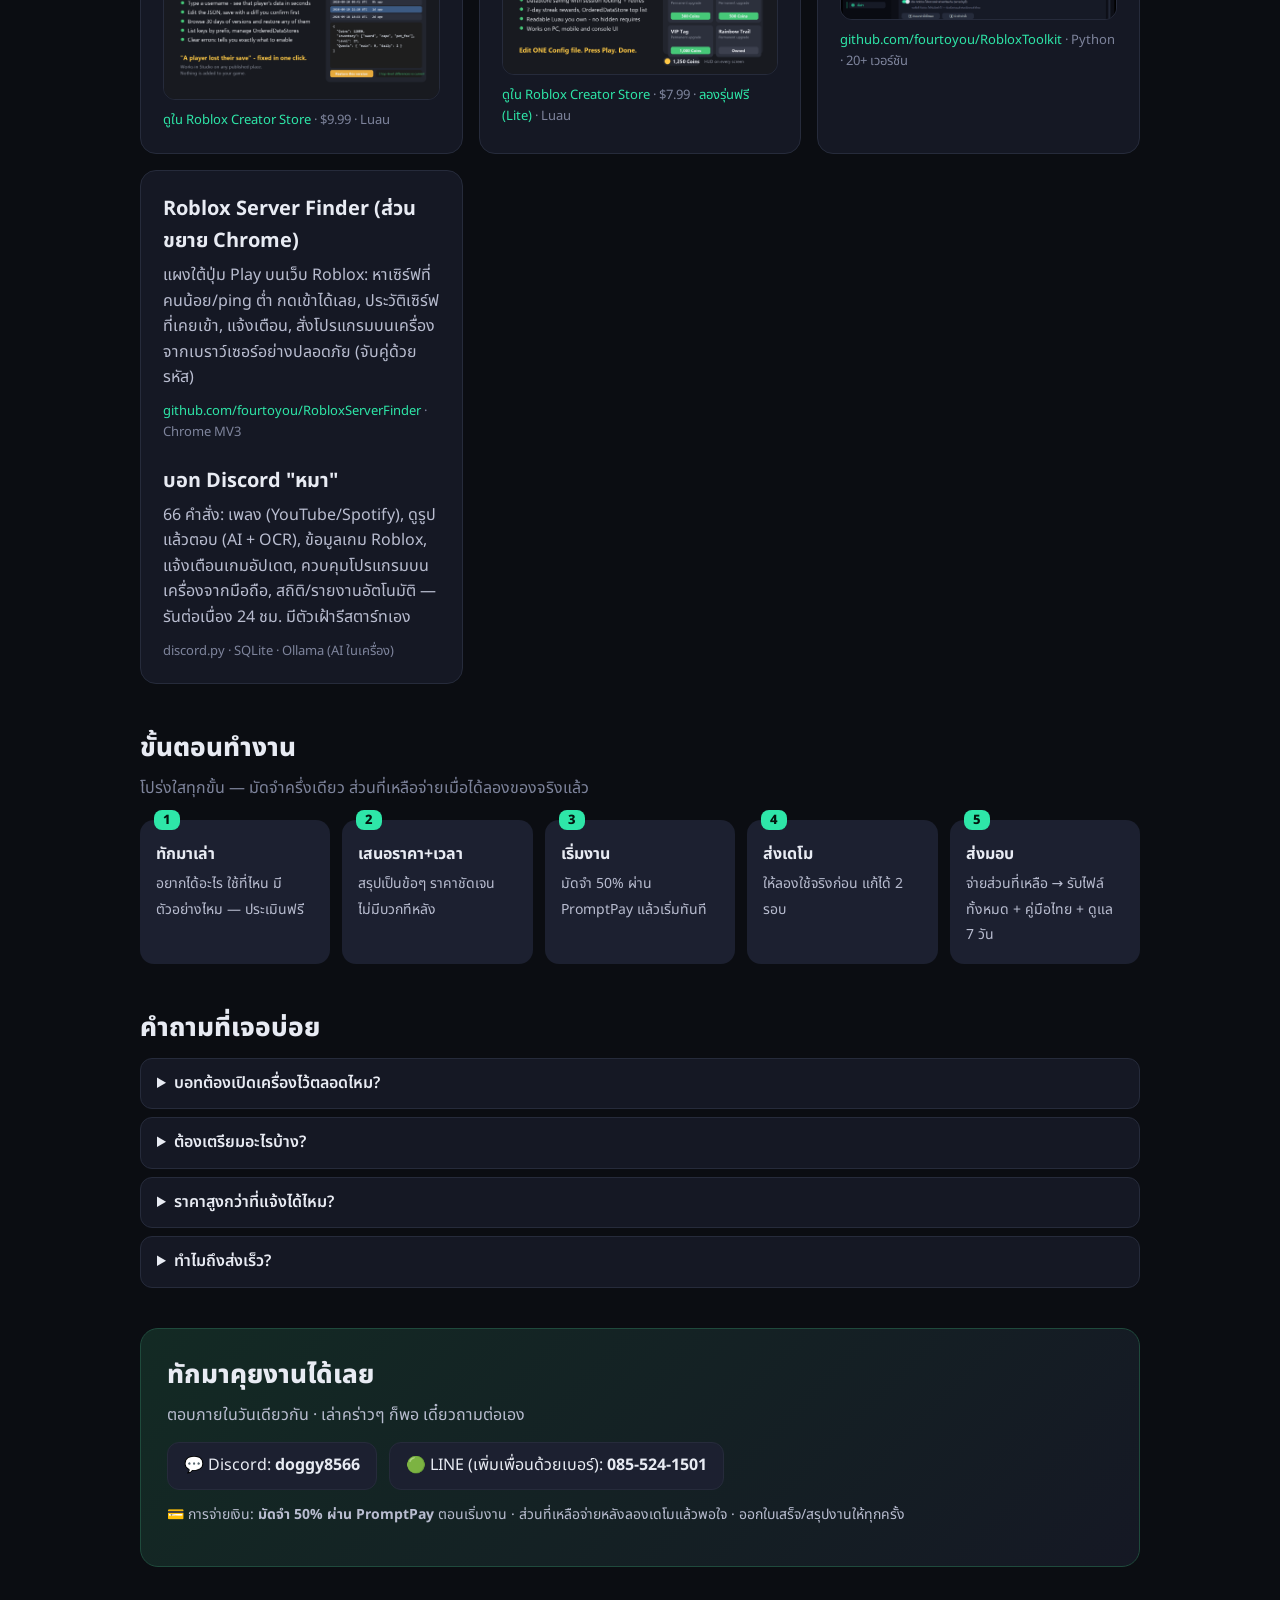
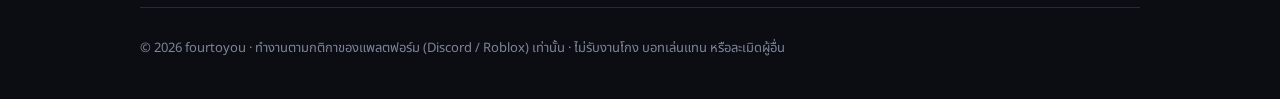
==== commit 09d6ecbf: "เพิ่ม QuickData (ปลั๊กอินตัวที่ 2) ในหน้าผลงาน TH/EN Co-Authored-By: Claude Opus 5 <noreply@anthropi" ====
--- a/work/index.html
+++ b/work/index.html
@@ -114,6 +114,12 @@
   <p class="sub">ของจริงที่ใช้งานอยู่ทุกวัน เปิดโค้ดให้ดูได้</p>
   <div class="grid">
     <div class="card work">
+      <h3>QuickData — DataStore Editor + กู้คืนเวอร์ชัน (ปลั๊กอิน Studio)</h3>
+      <p style="color:var(--txt2);margin:0">เครื่องมือสำหรับเกมที่เปิดแล้ว: พิมพ์ชื่อผู้เล่นแล้วเห็นข้อมูลทันที แก้ JSON แล้วเซฟพร้อมสรุปว่าอะไรเปลี่ยน ดูประวัติเวอร์ชันและกู้คืนคลิกเดียว — สำรองอัตโนมัติก่อนทุกการแก้ (Roblox เก็บให้แค่ 1 เวอร์ชันต่อชั่วโมง) ทดสอบกับ DataStore จริงแล้ว</p>
+      <img src="img/quickdata_1200.png" alt="QuickData plugin" loading="lazy">
+      <div class="meta"><a href="https://create.roblox.com/store/asset/88160993113377" target="_blank" rel="noopener">ดูใน Roblox Creator Store</a> · $9.99 · Luau</div>
+    </div>
+    <div class="card work">
       <h3>QuickSystems — ปลั๊กอิน Roblox Studio (ขายอยู่บน Creator Store)</h3>
       <p style="color:var(--txt2);margin:0">คลิกเดียวติดตั้ง สกุลเงิน + ร้านค้า + รางวัลรายวัน + ลีดเดอร์บอร์ดโลก + เซฟอัตโนมัติ (DataStore แบบ session lock) ลงในเกม — โค้ดอ่านได้ทั้งหมด ไม่มี backdoor แก้ค่าในไฟล์ Config ไฟล์เดียว</p>
       <img src="img/quicksystems_1200.png" alt="QuickSystems plugin" loading="lazy">
